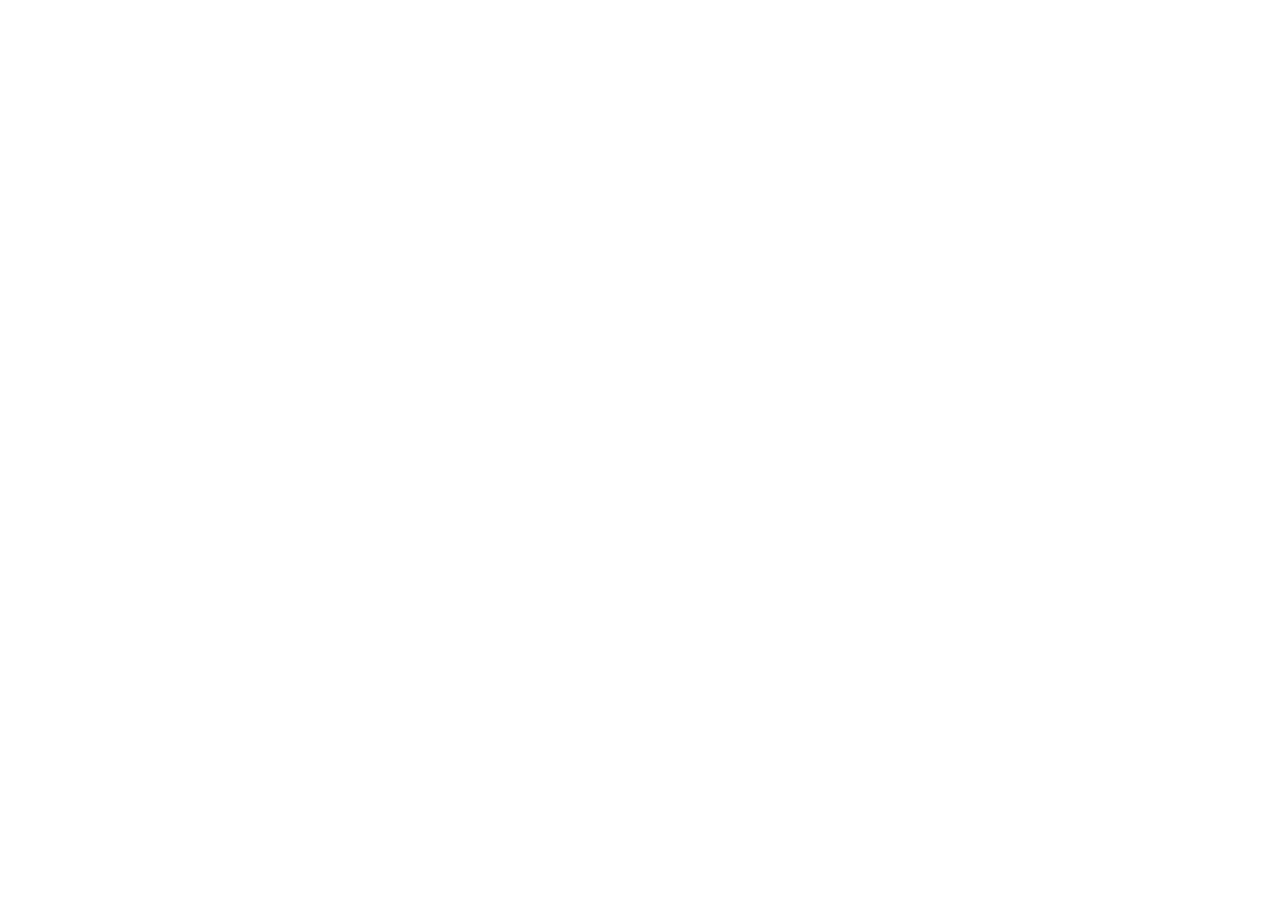
==== index.html @ 76919d78 "feat: Hermes Architecture Deck v1 - Reveal.js 5.1 + mermaid.js 10.9 슬라이드 덱 - 28장 슬라이드 (8 섹션) - 10 me" ====
<!DOCTYPE html>
<html lang="ko">
<head>
  <meta charset="utf-8">
  <meta name="viewport" content="width=device-width, initial-scale=1.0">
  <title>Hermes 시스템 해부 — Architecture Deck</title>
  <meta name="description" content="Hermes Agent 시스템 아키텍처를 mermaid 다이어그램과 함께 풀어내는 슬라이드 덱">
  <meta name="author" content="Hermes Agent">

  <!-- Reveal.js 5.x (CDN) -->
  <link rel="stylesheet" href="https://cdn.jsdelivr.net/npm/reveal.js@5.1.0/dist/reveal.css">
  <link rel="stylesheet" href="https://cdn.jsdelivr.net/npm/reveal.js@5.1.0/dist/theme/black.css">
  <link rel="stylesheet" href="https://cdn.jsdelivr.net/npm/reveal.js@5.1.0/plugin/highlight/monokai.css">
  <link rel="stylesheet" href="assets/css/custom.css">

  <link rel="icon" type="image/svg+xml" href="data:image/svg+xml,%3Csvg xmlns='http://www.w3.org/2000/svg' viewBox='0 0 100 100'%3E%3Ctext y='.9em' font-size='90'%3E%E2%9A%A1%3C/text%3E%3C/svg%3E">
</head>
<body>
  <div class="reveal">
    <div class="slides">

      <!-- Section 0: Hero -->
      <section data-markdown="slides/00-hero.md"
               data-separator="^---$"
               data-separator-vertical="^----$"
               data-separator-notes="^Note:">
      </section>

      <!-- Section 1: Hermes vs 챗봇 -->
      <section data-markdown="slides/01-hermes-vs-chatbot.md"
               data-separator="^---$"
               data-separator-vertical="^----$"
               data-separator-notes="^Note:">
      </section>

      <!-- Section 2: Hybrid AI Stack -->
      <section data-markdown="slides/02-hybrid-stack.md"
               data-separator="^---$"
               data-separator-vertical="^----$"
               data-separator-notes="^Note:">
      </section>

      <!-- Section 3: Pipeline -->
      <section data-markdown="slides/03-pipeline.md"
               data-separator="^---$"
               data-separator-vertical="^----$"
               data-separator-notes="^Note:">
      </section>

      <!-- Section 4: LangGraph -->
      <section data-markdown="slides/04-langgraph.md"
               data-separator="^---$"
               data-separator-vertical="^----$"
               data-separator-notes="^Note:">
      </section>

      <!-- Section 5: Cron Jobs -->
      <section data-markdown="slides/05-cron.md"
               data-separator="^---$"
               data-separator-vertical="^----$"
               data-separator-notes="^Note:">
      </section>

      <!-- Section 6: SSoT + Wiki Super -->
      <section data-markdown="slides/06-ssot-wiki.md"
               data-separator="^---$"
               data-separator-vertical="^----$"
               data-separator-notes="^Note:">
      </section>

      <!-- Section 7: Outro -->
      <section data-markdown="slides/99-outro.md"
               data-separator="^---$"
               data-separator-vertical="^----$"
               data-separator-notes="^Note:">
      </section>

    </div>
  </div>

  <!-- Scripts -->
  <script src="https://cdn.jsdelivr.net/npm/reveal.js@5.1.0/dist/reveal.js"></script>
  <script src="https://cdn.jsdelivr.net/npm/reveal.js@5.1.0/plugin/markdown/markdown.js"></script>
  <script src="https://cdn.jsdelivr.net/npm/reveal.js@5.1.0/plugin/notes/notes.js"></script>
  <script src="https://cdn.jsdelivr.net/npm/reveal.js@5.1.0/plugin/highlight/highlight.js"></script>

  <!-- mermaid.js (ESM) -->
  <script type="module">
    import mermaid from 'https://cdn.jsdelivr.net/npm/mermaid@10.9.1/dist/mermaid.esm.min.mjs';
    mermaid.initialize({
      startOnLoad: false,
      theme: 'dark',
      securityLevel: 'loose',
      fontFamily: 'system-ui, sans-serif',
      flowchart: { curve: 'basis', padding: 10 },
      gantt: { useMaxWidth: true }
    });

    // Reveal ready 후 ```mermaid 블록을 mermaid로 렌더
    const renderMermaid = async () => {
      // markdown plugin이 변환한 <pre><code class="language-mermaid"> 찾기
      const codes = document.querySelectorAll('.reveal pre code.language-mermaid');
      for (let i = 0; i < codes.length; i++) {
        const code = codes[i];
        const pre = code.parentElement;
        const source = code.textContent;
        const div = document.createElement('div');
        div.className = 'mermaid';
        div.textContent = source;
        div.id = `mermaid-graph-${i}`;
        pre.replaceWith(div);
      }
      try {
        await mermaid.run({ querySelector: '.mermaid' });
      } catch (err) {
        console.error('Mermaid render error:', err);
      }
    };

    Reveal.on('ready', renderMermaid);
    Reveal.on('slidechanged', renderMermaid);

    Reveal.initialize({
      hash: true,
      controls: true,
      progress: true,
      slideNumber: 'c/t',
      overview: true,
      center: true,
      transition: 'slide',
      transitionSpeed: 'fast',
      plugins: [ RevealMarkdown, RevealNotes, RevealHighlight ],
      markdown: {
        smartypants: false,
        gfm: true
      }
    });
  </script>
</body>
</html>
---- assets/css/custom.css ----
/* Hermes Architecture Deck — Custom Styles */

:root {
  --hermes-primary: #00d4ff;     /* 시안 */
  --hermes-secondary: #ff6b9d;   /* 핑크 */
  --hermes-accent: #ffd93d;      /* 옐로우 */
  --hermes-bg: #0a0e27;          /* 딥 네이비 */
  --hermes-text: #e8eaf6;
  --hermes-dim: #8b92b8;
}

.reveal {
  font-family: 'Pretendard', 'Inter', 'Helvetica Neue', sans-serif;
  background: var(--hermes-bg);
}

.reveal .slides {
  text-align: left;
}

.reveal h1, .reveal h2, .reveal h3 {
  color: var(--hermes-primary);
  text-transform: none;
  font-weight: 700;
  letter-spacing: -0.02em;
}

.reveal h1 {
  font-size: 2.4em;
  background: linear-gradient(135deg, var(--hermes-primary), var(--hermes-secondary));
  -webkit-background-clip: text;
  -webkit-text-fill-color: transparent;
  background-clip: text;
}

.reveal h2 {
  font-size: 1.6em;
  border-bottom: 3px solid var(--hermes-primary);
  padding-bottom: 0.2em;
  margin-bottom: 0.6em;
}

.reveal h3 {
  font-size: 1.2em;
  color: var(--hermes-accent);
}

.reveal p, .reveal li {
  color: var(--hermes-text);
  font-size: 0.7em;
  line-height: 1.5;
}

.reveal strong {
  color: var(--hermes-accent);
  font-weight: 600;
}

.reveal em {
  color: var(--hermes-secondary);
}

.reveal code {
  background: rgba(0, 212, 255, 0.1);
  color: var(--hermes-primary);
  padding: 0.1em 0.3em;
  border-radius: 3px;
  font-size: 0.85em;
}

.reveal pre {
  width: 100%;
  background: #1a1e3a;
  border-left: 4px solid var(--hermes-primary);
  border-radius: 6px;
  font-size: 0.55em;
  box-shadow: 0 4px 12px rgba(0, 0, 0, 0.4);
}

.reveal pre code {
  background: transparent;
  color: var(--hermes-text);
  padding: 0.8em;
  max-height: 600px;
}

.reveal table {
  font-size: 0.55em;
  border-collapse: collapse;
  margin: 1em 0;
  width: 100%;
}

.reveal table th {
  background: var(--hermes-primary);
  color: var(--hermes-bg);
  padding: 0.4em 0.6em;
  text-align: left;
  font-weight: 700;
}

.reveal table td {
  padding: 0.3em 0.6em;
  border-bottom: 1px solid rgba(139, 146, 184, 0.2);
}

.reveal table tr:nth-child(even) {
  background: rgba(0, 212, 255, 0.05);
}

/* mermaid 다이어그램 */
.mermaid {
  background: rgba(255, 255, 255, 0.05);
  border-radius: 8px;
  padding: 1em;
  margin: 1em 0;
  display: flex;
  justify-content: center;
  max-height: 600px;
  overflow: auto;
}

.mermaid svg {
  max-width: 100%;
  height: auto;
}

/* Title 슬라이드 특별 */
.reveal section[data-background] h1 {
  font-size: 2.8em;
}

/* 키보드 네비 힌트 */
.reveal .controls {
  color: var(--hermes-primary);
}

/* Slide number 스타일 */
.reveal .slide-number {
  background: var(--hermes-primary);
  color: var(--hermes-bg);
  font-weight: 700;
  border-radius: 4px;
  padding: 4px 8px;
  font-size: 0.5em;
}

/* 인용구 */
.reveal blockquote {
  background: rgba(0, 212, 255, 0.08);
  border-left: 4px solid var(--hermes-accent);
  padding: 0.8em 1.2em;
  font-style: italic;
  color: var(--hermes-text);
  font-size: 0.7em;
}

/* 작은 글자 (각주, 디테일) */
.reveal .small {
  font-size: 0.5em;
  color: var(--hermes-dim);
}

/* 페이지 번호 footer */
.reveal .footer {
  position: absolute;
  bottom: 12px;
  left: 20px;
  font-size: 0.4em;
  color: var(--hermes-dim);
  z-index: 1;
}

/* TL;DR 박스 */
.reveal .tldr {
  background: linear-gradient(135deg, rgba(0, 212, 255, 0.1), rgba(255, 107, 157, 0.1));
  border: 1px solid var(--hermes-primary);
  border-radius: 8px;
  padding: 1em 1.5em;
  margin: 1em 0;
}

.reveal .tldr h3 {
  margin-top: 0;
  color: var(--hermes-primary);
}

/* 큰 글자 강조 */
.reveal .big {
  font-size: 1.4em;
  color: var(--hermes-accent);
  font-weight: 700;
}
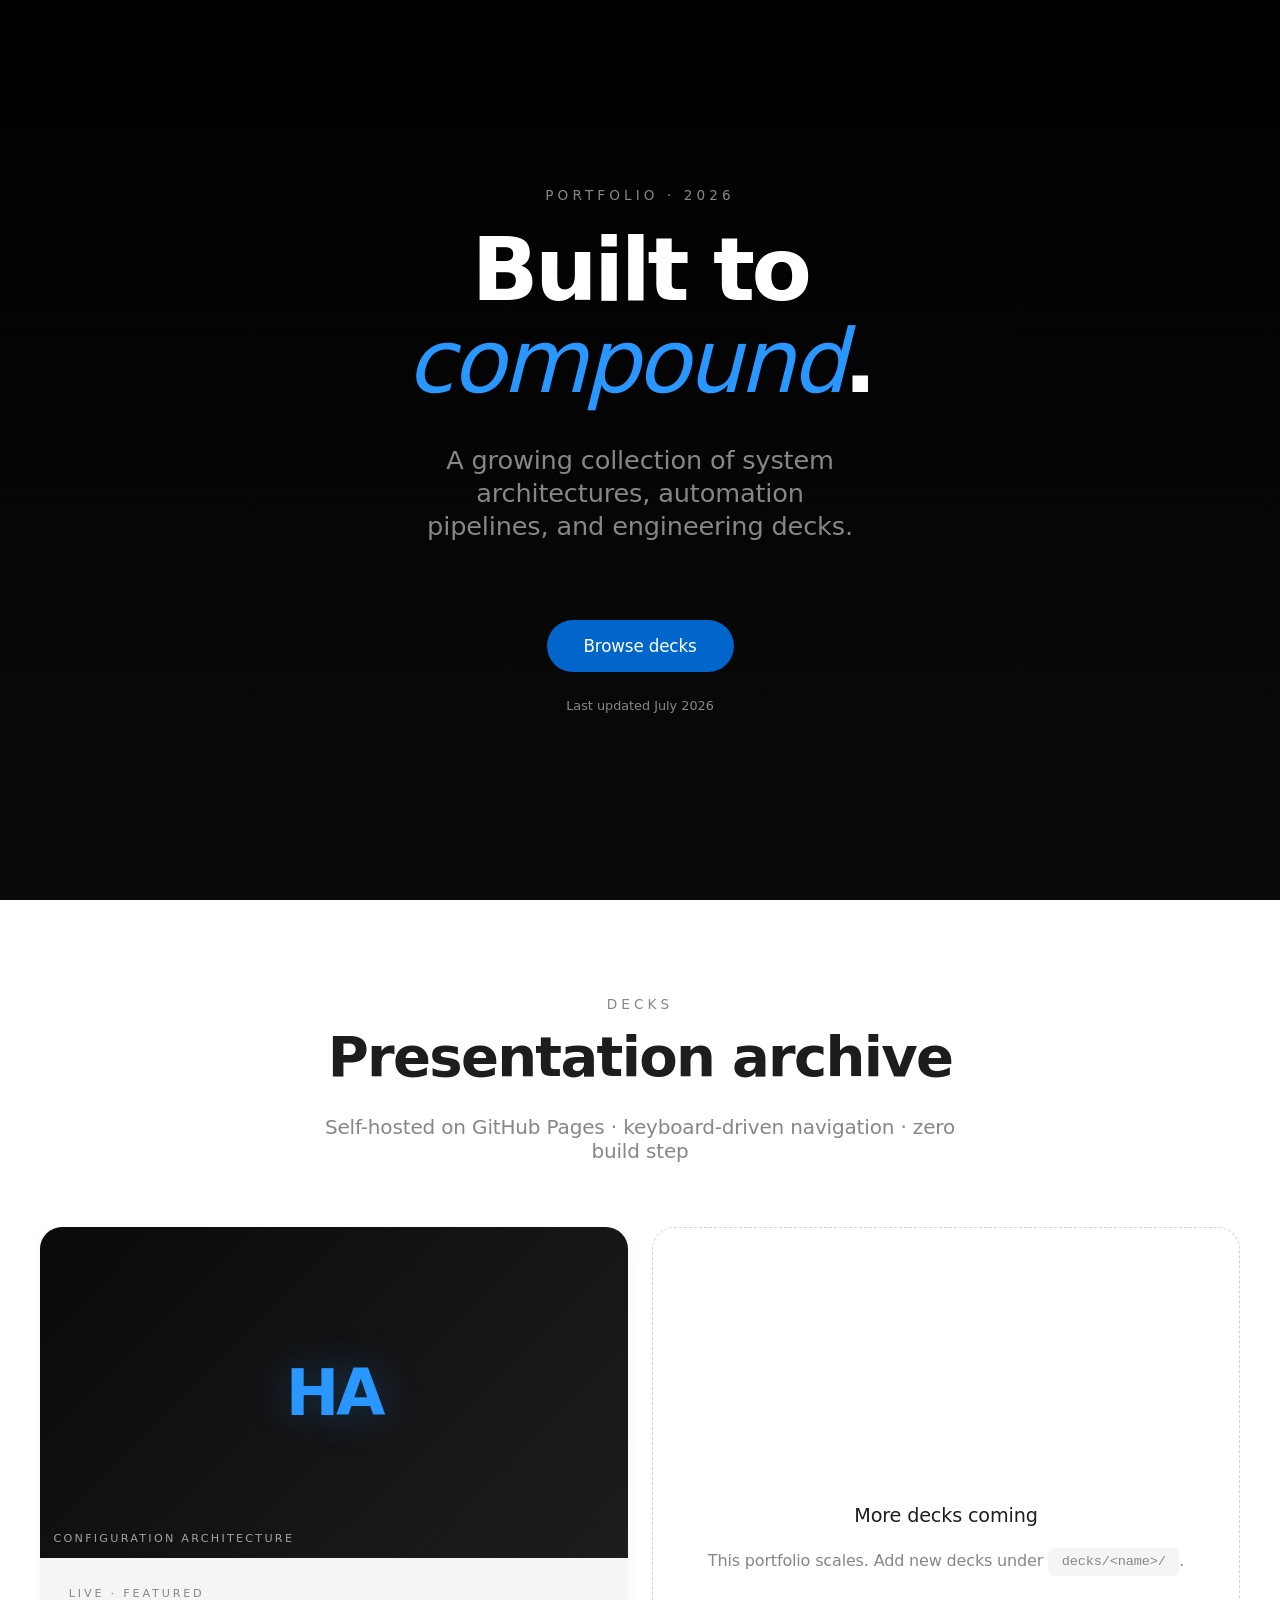
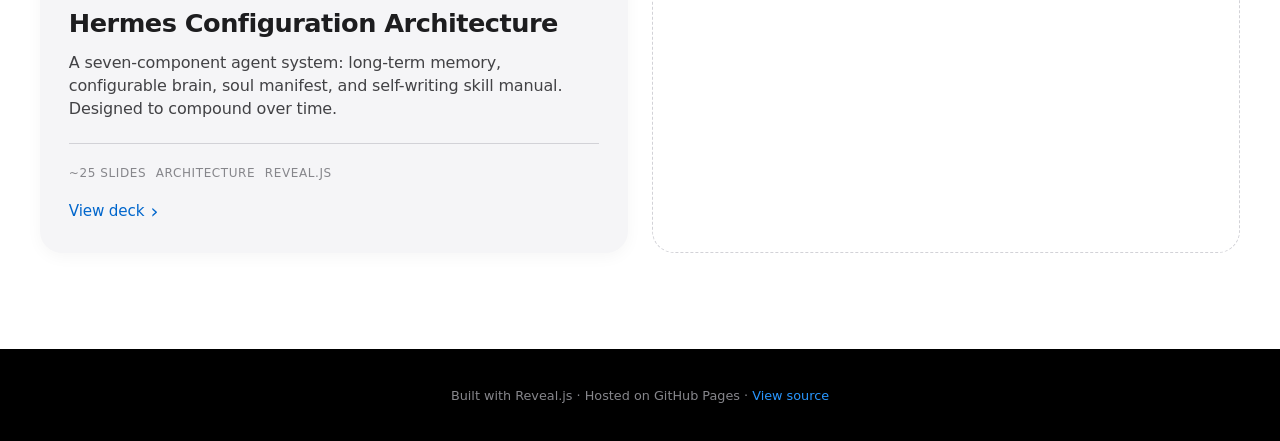
==== commit f9d5e04e: "refactor: Apple-inspired portfolio + English + text flowcharts Portfolio structure: - Root: Portfoli" ====
--- a/index.html
+++ b/index.html
@@ -1,140 +1,67 @@
 <!DOCTYPE html>
-<html lang="ko">
+<html lang="en">
 <head>
   <meta charset="utf-8">
   <meta name="viewport" content="width=device-width, initial-scale=1.0">
-  <title>Hermes 시스템 해부 — Architecture Deck</title>
-  <meta name="description" content="Hermes Agent 시스템 아키텍처를 mermaid 다이어그램과 함께 풀어내는 슬라이드 덱">
-  <meta name="author" content="Hermes Agent">
-
-  <!-- Reveal.js 5.x (CDN) -->
-  <link rel="stylesheet" href="https://cdn.jsdelivr.net/npm/reveal.js@5.1.0/dist/reveal.css">
-  <link rel="stylesheet" href="https://cdn.jsdelivr.net/npm/reveal.js@5.1.0/dist/theme/black.css">
-  <link rel="stylesheet" href="https://cdn.jsdelivr.net/npm/reveal.js@5.1.0/plugin/highlight/monokai.css">
-  <link rel="stylesheet" href="assets/css/custom.css">
-
+  <title>Portfolio — YuRi</title>
+  <meta name="description" content="Technical presentation decks and architecture write-ups.">
+  <link rel="stylesheet" href="assets/css/portfolio.css">
   <link rel="icon" type="image/svg+xml" href="data:image/svg+xml,%3Csvg xmlns='http://www.w3.org/2000/svg' viewBox='0 0 100 100'%3E%3Ctext y='.9em' font-size='90'%3E%E2%9A%A1%3C/text%3E%3C/svg%3E">
 </head>
 <body>
-  <div class="reveal">
-    <div class="slides">
 
-      <!-- Section 0: Hero -->
-      <section data-markdown="slides/00-hero.md"
-               data-separator="^---$"
-               data-separator-vertical="^----$"
-               data-separator-notes="^Note:">
-      </section>
+  <!-- Hero -->
+  <section class="hero">
+    <p class="hero-tag">Portfolio · 2026</p>
+    <h1 class="hero-title">Built to <em>compound</em>.</h1>
+    <p class="hero-sub">A growing collection of system architectures, automation pipelines, and engineering decks.</p>
+    <a href="#decks" class="hero-cta">Browse decks</a>
+    <p class="hero-meta">Last updated July 2026</p>
+  </section>
 
-      <!-- Section 1: Hermes vs 챗봇 -->
-      <section data-markdown="slides/01-hermes-vs-chatbot.md"
-               data-separator="^---$"
-               data-separator-vertical="^----$"
-               data-separator-notes="^Note:">
-      </section>
+  <!-- Decks -->
+  <section class="decks-section" id="decks">
+    <div class="section-header">
+      <p class="section-tag">Decks</p>
+      <h2 class="section-title">Presentation archive</h2>
+      <p class="section-sub">Self-hosted on GitHub Pages · keyboard-driven navigation · zero build step</p>
+    </div>
 
-      <!-- Section 2: Hybrid AI Stack -->
-      <section data-markdown="slides/02-hybrid-stack.md"
-               data-separator="^---$"
-               data-separator-vertical="^----$"
-               data-separator-notes="^Note:">
-      </section>
+    <div class="deck-grid">
 
-      <!-- Section 3: Pipeline -->
-      <section data-markdown="slides/03-pipeline.md"
-               data-separator="^---$"
-               data-separator-vertical="^----$"
-               data-separator-notes="^Note:">
-      </section>
+      <a class="deck-card" href="decks/hermes-architecture/">
+        <div class="deck-thumb">
+          <span class="deck-thumb-glyph">HA</span>
+          <span class="deck-thumb-label">Configuration Architecture</span>
+        </div>
+        <div class="deck-body">
+          <p class="deck-tag">Live · Featured</p>
+          <h3 class="deck-title">Hermes Configuration Architecture</h3>
+          <p class="deck-desc">A seven-component agent system: long-term memory, configurable brain, soul manifest, and self-writing skill manual. Designed to compound over time.</p>
+          <div class="deck-meta">
+            <span class="deck-meta-item">~25 slides</span>
+            <span class="deck-meta-item">Architecture</span>
+            <span class="deck-meta-item">Reveal.js</span>
+          </div>
+          <span class="deck-cta">View deck</span>
+        </div>
+      </a>
 
-      <!-- Section 4: LangGraph -->
-      <section data-markdown="slides/04-langgraph.md"
-               data-separator="^---$"
-               data-separator-vertical="^----$"
-               data-separator-notes="^Note:">
-      </section>
-
-      <!-- Section 5: Cron Jobs -->
-      <section data-markdown="slides/05-cron.md"
-               data-separator="^---$"
-               data-separator-vertical="^----$"
-               data-separator-notes="^Note:">
-      </section>
-
-      <!-- Section 6: SSoT + Wiki Super -->
-      <section data-markdown="slides/06-ssot-wiki.md"
-               data-separator="^---$"
-               data-separator-vertical="^----$"
-               data-separator-notes="^Note:">
-      </section>
-
-      <!-- Section 7: Outro -->
-      <section data-markdown="slides/99-outro.md"
-               data-separator="^---$"
-               data-separator-vertical="^----$"
-               data-separator-notes="^Note:">
-      </section>
+      <!-- Future deck placeholder -->
+      <div class="deck-card deck-empty">
+        <div class="deck-empty-content">
+          <h3>More decks coming</h3>
+          <p>This portfolio scales. Add new decks under <code>decks/&lt;name&gt;/</code>.</p>
+        </div>
+      </div>
 
     </div>
-  </div>
+  </section>
 
-  <!-- Scripts -->
-  <script src="https://cdn.jsdelivr.net/npm/reveal.js@5.1.0/dist/reveal.js"></script>
-  <script src="https://cdn.jsdelivr.net/npm/reveal.js@5.1.0/plugin/markdown/markdown.js"></script>
-  <script src="https://cdn.jsdelivr.net/npm/reveal.js@5.1.0/plugin/notes/notes.js"></script>
-  <script src="https://cdn.jsdelivr.net/npm/reveal.js@5.1.0/plugin/highlight/highlight.js"></script>
+  <!-- Footer -->
+  <footer>
+    <p>Built with Reveal.js · Hosted on GitHub Pages · <a href="https://github.com/mybotagent/hermes-architecture-deck">View source</a></p>
+  </footer>
 
-  <!-- mermaid.js (ESM) -->
-  <script type="module">
-    import mermaid from 'https://cdn.jsdelivr.net/npm/mermaid@10.9.1/dist/mermaid.esm.min.mjs';
-    mermaid.initialize({
-      startOnLoad: false,
-      theme: 'dark',
-      securityLevel: 'loose',
-      fontFamily: 'system-ui, sans-serif',
-      flowchart: { curve: 'basis', padding: 10 },
-      gantt: { useMaxWidth: true }
-    });
-
-    // Reveal ready 후 ```mermaid 블록을 mermaid로 렌더
-    const renderMermaid = async () => {
-      // markdown plugin이 변환한 <pre><code class="language-mermaid"> 찾기
-      const codes = document.querySelectorAll('.reveal pre code.language-mermaid');
-      for (let i = 0; i < codes.length; i++) {
-        const code = codes[i];
-        const pre = code.parentElement;
-        const source = code.textContent;
-        const div = document.createElement('div');
-        div.className = 'mermaid';
-        div.textContent = source;
-        div.id = `mermaid-graph-${i}`;
-        pre.replaceWith(div);
-      }
-      try {
-        await mermaid.run({ querySelector: '.mermaid' });
-      } catch (err) {
-        console.error('Mermaid render error:', err);
-      }
-    };
-
-    Reveal.on('ready', renderMermaid);
-    Reveal.on('slidechanged', renderMermaid);
-
-    Reveal.initialize({
-      hash: true,
-      controls: true,
-      progress: true,
-      slideNumber: 'c/t',
-      overview: true,
-      center: true,
-      transition: 'slide',
-      transitionSpeed: 'fast',
-      plugins: [ RevealMarkdown, RevealNotes, RevealHighlight ],
-      markdown: {
-        smartypants: false,
-        gfm: true
-      }
-    });
-  </script>
 </body>
 </html>
--- a/assets/css/portfolio.css
+++ b/assets/css/portfolio.css
@@ -0,0 +1,327 @@
+/* ============================================
+   Portfolio (root) — Apple Design System
+   ============================================ */
+
+:root {
+  /* Apple Design Tokens (dark mode, immersive) */
+  --apple-primary: #0066cc;
+  --apple-primary-focus: #0071e3;
+  --apple-primary-on-dark: #2997ff;
+  --apple-ink: #1d1d1f;
+  --apple-body-on-dark: #ffffff;
+  --apple-body-muted: #86868b;
+  --apple-canvas: #ffffff;
+  --apple-canvas-parchment: #f5f5f7;
+  --apple-surface-pearl: #fafafc;
+  --apple-surface-black: #000000;
+  --apple-divider: #d2d2d7;
+  --apple-on-dark: #ffffff;
+}
+
+* { margin: 0; padding: 0; box-sizing: border-box; }
+
+html, body {
+  background: var(--apple-surface-black);
+  color: var(--apple-body-on-dark);
+  font-family: "SF Pro Display", "SF Pro Text", system-ui, -apple-system, BlinkMacSystemFont, "Helvetica Neue", sans-serif;
+  font-feature-settings: "ss01", "ss02", "cv01", "cv11";
+  -webkit-font-smoothing: antialiased;
+  -moz-osx-font-smoothing: grayscale;
+  letter-spacing: -0.01em;
+  scroll-behavior: smooth;
+}
+
+/* Hero Section (full-screen, edge-to-edge) */
+.hero {
+  min-height: 100vh;
+  display: flex;
+  flex-direction: column;
+  justify-content: center;
+  align-items: center;
+  text-align: center;
+  padding: 4em 2em;
+  background: linear-gradient(180deg, #000000 0%, #0a0a0a 100%);
+}
+
+.hero-tag {
+  font-size: 0.85em;
+  letter-spacing: 0.3em;
+  text-transform: uppercase;
+  color: var(--apple-body-muted);
+  margin-bottom: 1.5em;
+  font-weight: 500;
+}
+
+.hero-title {
+  font-size: clamp(2.5em, 7vw, 5.5em);
+  font-weight: 600;
+  line-height: 1.05;
+  letter-spacing: -0.04em;
+  color: var(--apple-on-dark);
+  margin-bottom: 0.4em;
+  max-width: 12ch;
+}
+
+.hero-title em {
+  font-style: italic;
+  font-weight: 500;
+  color: var(--apple-primary-on-dark);
+}
+
+.hero-sub {
+  font-size: clamp(1.1em, 2vw, 1.7em);
+  font-weight: 300;
+  line-height: 1.3;
+  color: var(--apple-body-muted);
+  max-width: 28ch;
+  margin-bottom: 3em;
+}
+
+.hero-cta {
+  display: inline-block;
+  padding: 0.95em 2.2em;
+  background: var(--apple-primary);
+  color: var(--apple-on-dark);
+  text-decoration: none;
+  border-radius: 980px;  /* Apple pill shape */
+  font-size: 1.05em;
+  font-weight: 400;
+  letter-spacing: -0.01em;
+  transition: background 0.2s ease, transform 0.2s ease;
+}
+
+.hero-cta:hover {
+  background: var(--apple-primary-focus);
+  transform: scale(1.02);
+}
+
+.hero-meta {
+  margin-top: 2em;
+  font-size: 0.8em;
+  color: var(--apple-body-muted);
+  letter-spacing: 0;
+}
+
+/* Decks Section */
+.decks-section {
+  padding: 6em 2em;
+  background: var(--apple-canvas);
+  color: var(--apple-ink);
+}
+
+.section-header {
+  text-align: center;
+  margin-bottom: 4em;
+}
+
+.section-tag {
+  font-size: 0.85em;
+  letter-spacing: 0.3em;
+  text-transform: uppercase;
+  color: var(--apple-body-muted);
+  margin-bottom: 1em;
+  font-weight: 500;
+}
+
+.section-title {
+  font-size: clamp(2em, 5vw, 3.5em);
+  font-weight: 600;
+  line-height: 1.1;
+  letter-spacing: -0.03em;
+  color: var(--apple-ink);
+  margin-bottom: 0.5em;
+}
+
+.section-sub {
+  font-size: 1.25em;
+  font-weight: 300;
+  color: var(--apple-body-muted);
+  max-width: 50ch;
+  margin: 0 auto;
+}
+
+/* Deck Card (Apple tile style) */
+.deck-grid {
+  max-width: 1200px;
+  margin: 0 auto;
+  display: grid;
+  grid-template-columns: repeat(auto-fit, minmax(360px, 1fr));
+  gap: 1.5em;
+}
+
+.deck-card {
+  position: relative;
+  display: block;
+  text-decoration: none;
+  color: inherit;
+  background: var(--apple-canvas-parchment);
+  border-radius: 22px;
+  overflow: hidden;
+  transition: transform 0.3s cubic-bezier(0.25, 0.46, 0.45, 0.94);
+  box-shadow: 0 4px 16px rgba(0, 0, 0, 0.04);
+  cursor: pointer;
+}
+
+.deck-card:hover {
+  transform: translateY(-4px) scale(1.005);
+  box-shadow: 0 12px 32px rgba(0, 0, 0, 0.08);
+}
+
+.deck-thumb {
+  aspect-ratio: 16 / 9;
+  background: linear-gradient(135deg, #0a0a0a 0%, #1d1d1f 100%);
+  display: flex;
+  align-items: center;
+  justify-content: center;
+  position: relative;
+  overflow: hidden;
+}
+
+.deck-thumb-glyph {
+  font-size: 4em;
+  font-weight: 600;
+  color: var(--apple-primary-on-dark);
+  letter-spacing: -0.05em;
+  text-shadow: 0 0 40px rgba(41, 151, 255, 0.3);
+}
+
+.deck-thumb-label {
+  position: absolute;
+  bottom: 1.2em;
+  left: 1.2em;
+  font-size: 0.7em;
+  letter-spacing: 0.2em;
+  text-transform: uppercase;
+  color: rgba(255, 255, 255, 0.6);
+  font-weight: 500;
+}
+
+.deck-body {
+  padding: 1.8em 1.8em 2em;
+}
+
+.deck-tag {
+  font-size: 0.7em;
+  letter-spacing: 0.25em;
+  text-transform: uppercase;
+  color: var(--apple-body-muted);
+  margin-bottom: 0.8em;
+  font-weight: 500;
+}
+
+.deck-title {
+  font-size: 1.6em;
+  font-weight: 600;
+  letter-spacing: -0.02em;
+  line-height: 1.15;
+  color: var(--apple-ink);
+  margin-bottom: 0.5em;
+}
+
+.deck-desc {
+  font-size: 1em;
+  font-weight: 400;
+  line-height: 1.45;
+  color: #424245;
+  margin-bottom: 1.2em;
+}
+
+.deck-meta {
+  display: flex;
+  flex-wrap: wrap;
+  gap: 0.6em;
+  margin-top: 1.4em;
+  padding-top: 1.4em;
+  border-top: 1px solid var(--apple-divider);
+}
+
+.deck-meta-item {
+  font-size: 0.75em;
+  color: var(--apple-body-muted);
+  font-weight: 500;
+  letter-spacing: 0.05em;
+  text-transform: uppercase;
+}
+
+.deck-cta {
+  margin-top: 1.4em;
+  display: inline-flex;
+  align-items: center;
+  gap: 0.4em;
+  font-size: 0.95em;
+  color: var(--apple-primary);
+  font-weight: 400;
+}
+
+.deck-cta::after {
+  content: "›";
+  font-size: 1.3em;
+  line-height: 1;
+  transition: transform 0.2s ease;
+}
+
+.deck-card:hover .deck-cta::after {
+  transform: translateX(4px);
+}
+
+/* Empty deck placeholder */
+.deck-empty {
+  border: 1px dashed var(--apple-divider);
+  background: transparent;
+  box-shadow: none;
+  display: flex;
+  align-items: center;
+  justify-content: center;
+  min-height: 320px;
+  cursor: default;
+}
+
+.deck-empty:hover { transform: none; box-shadow: none; }
+
+.deck-empty-content {
+  text-align: center;
+  padding: 2em;
+  color: var(--apple-body-muted);
+}
+
+.deck-empty-content h3 {
+  font-size: 1.2em;
+  font-weight: 500;
+  margin-bottom: 0.5em;
+  color: var(--apple-ink);
+}
+
+.deck-empty-content code {
+  display: inline-block;
+  margin-top: 0.8em;
+  padding: 0.5em 1em;
+  background: var(--apple-canvas-parchment);
+  border-radius: 6px;
+  font-size: 0.85em;
+  font-family: ui-monospace, "SF Mono", monospace;
+}
+
+/* Footer */
+footer {
+  padding: 3em 2em;
+  text-align: center;
+  background: var(--apple-surface-black);
+  color: var(--apple-body-muted);
+  font-size: 0.8em;
+  letter-spacing: 0;
+}
+
+footer a {
+  color: var(--apple-primary-on-dark);
+  text-decoration: none;
+}
+
+footer a:hover { text-decoration: underline; }
+
+/* Responsive */
+@media (max-width: 720px) {
+  .hero { padding: 3em 1.5em; }
+  .decks-section { padding: 4em 1.5em; }
+  .deck-grid { grid-template-columns: 1fr; }
+  .deck-body { padding: 1.4em 1.4em 1.6em; }
+}
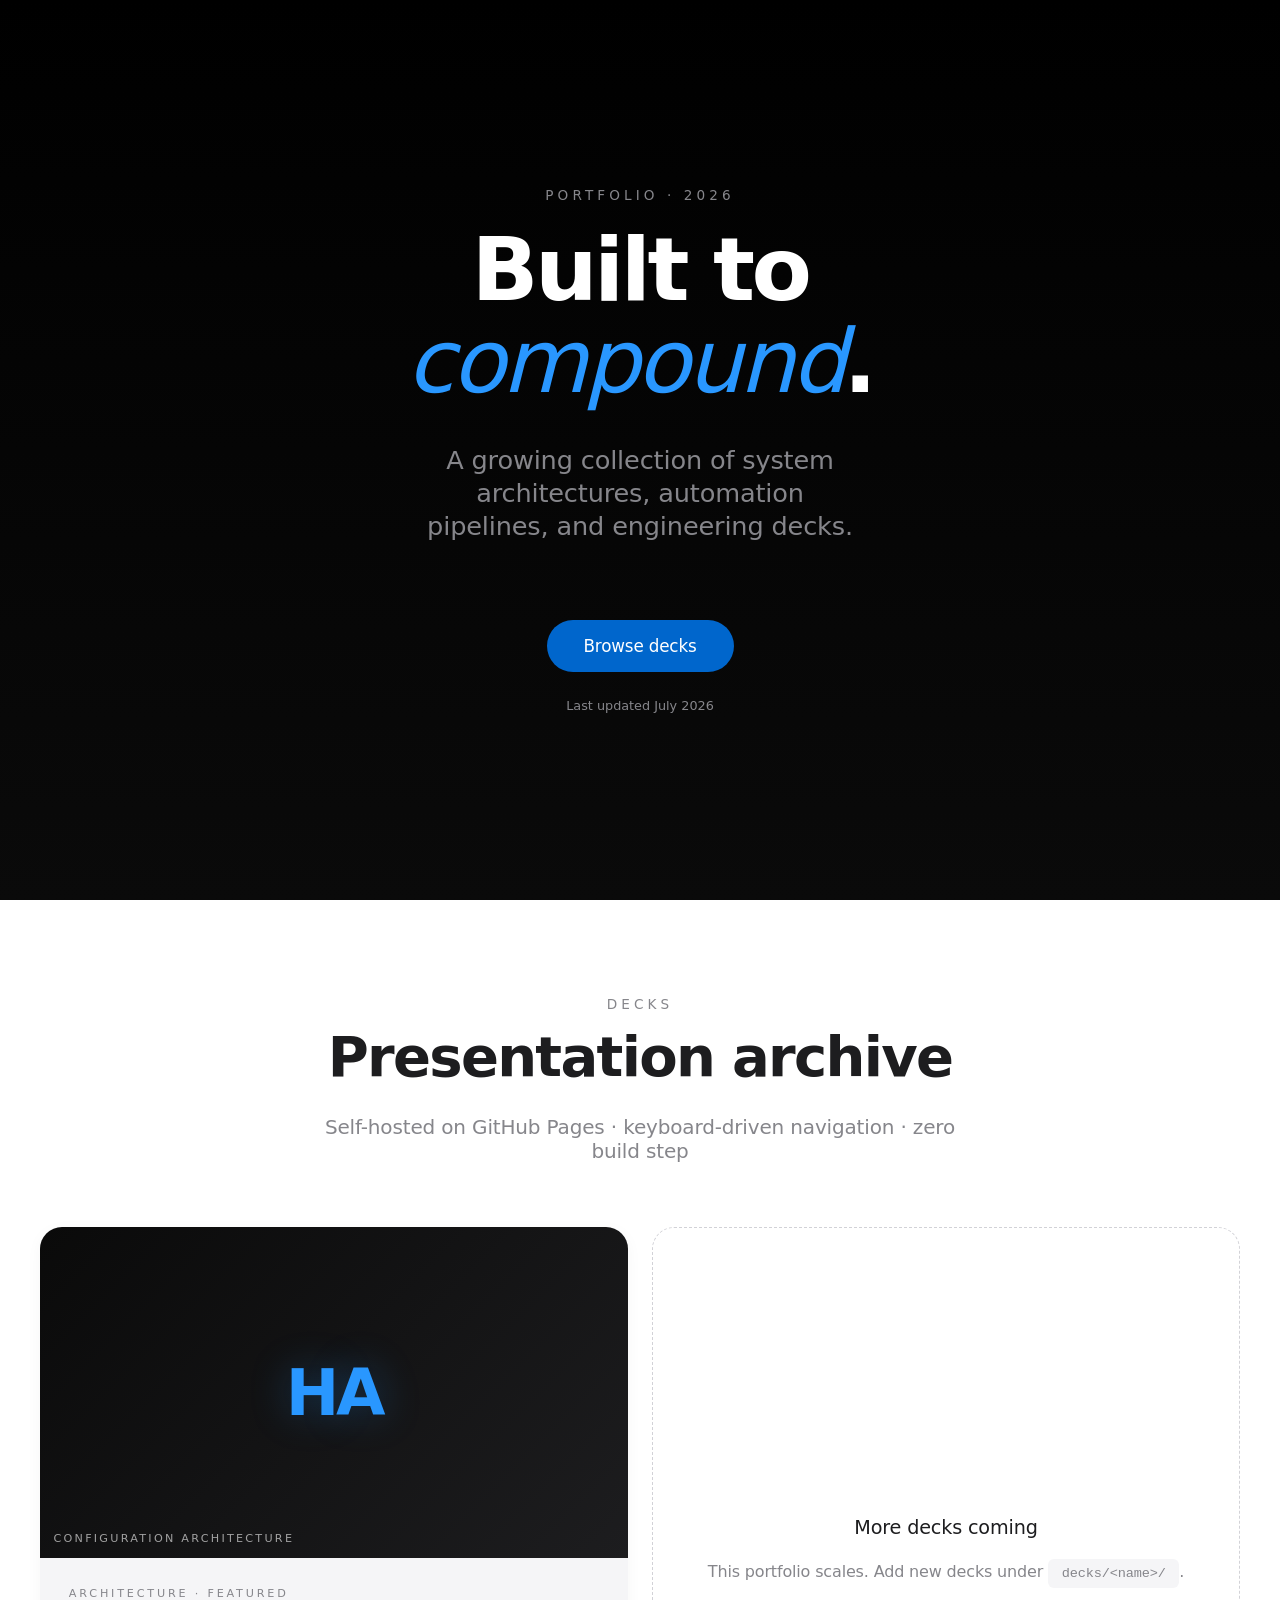
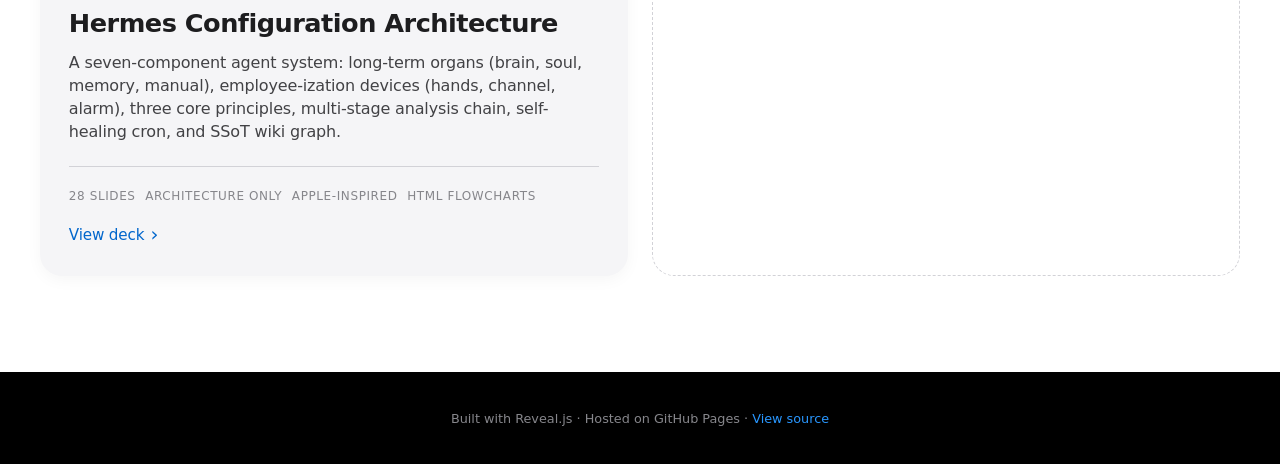
==== commit 8cce780b: "feat: architecture-focused deck with HTML/CSS flowcharts - All slides rewritten in English, focused " ====
--- a/index.html
+++ b/index.html
@@ -35,13 +35,14 @@
           <span class="deck-thumb-label">Configuration Architecture</span>
         </div>
         <div class="deck-body">
-          <p class="deck-tag">Live · Featured</p>
+          <p class="deck-tag">Architecture · Featured</p>
           <h3 class="deck-title">Hermes Configuration Architecture</h3>
-          <p class="deck-desc">A seven-component agent system: long-term memory, configurable brain, soul manifest, and self-writing skill manual. Designed to compound over time.</p>
+          <p class="deck-desc">A seven-component agent system: long-term organs (brain, soul, memory, manual), employee-ization devices (hands, channel, alarm), three core principles, multi-stage analysis chain, self-healing cron, and SSoT wiki graph.</p>
           <div class="deck-meta">
-            <span class="deck-meta-item">~25 slides</span>
-            <span class="deck-meta-item">Architecture</span>
-            <span class="deck-meta-item">Reveal.js</span>
+            <span class="deck-meta-item">28 slides</span>
+            <span class="deck-meta-item">Architecture only</span>
+            <span class="deck-meta-item">Apple-inspired</span>
+            <span class="deck-meta-item">HTML flowcharts</span>
           </div>
           <span class="deck-cta">View deck</span>
         </div>
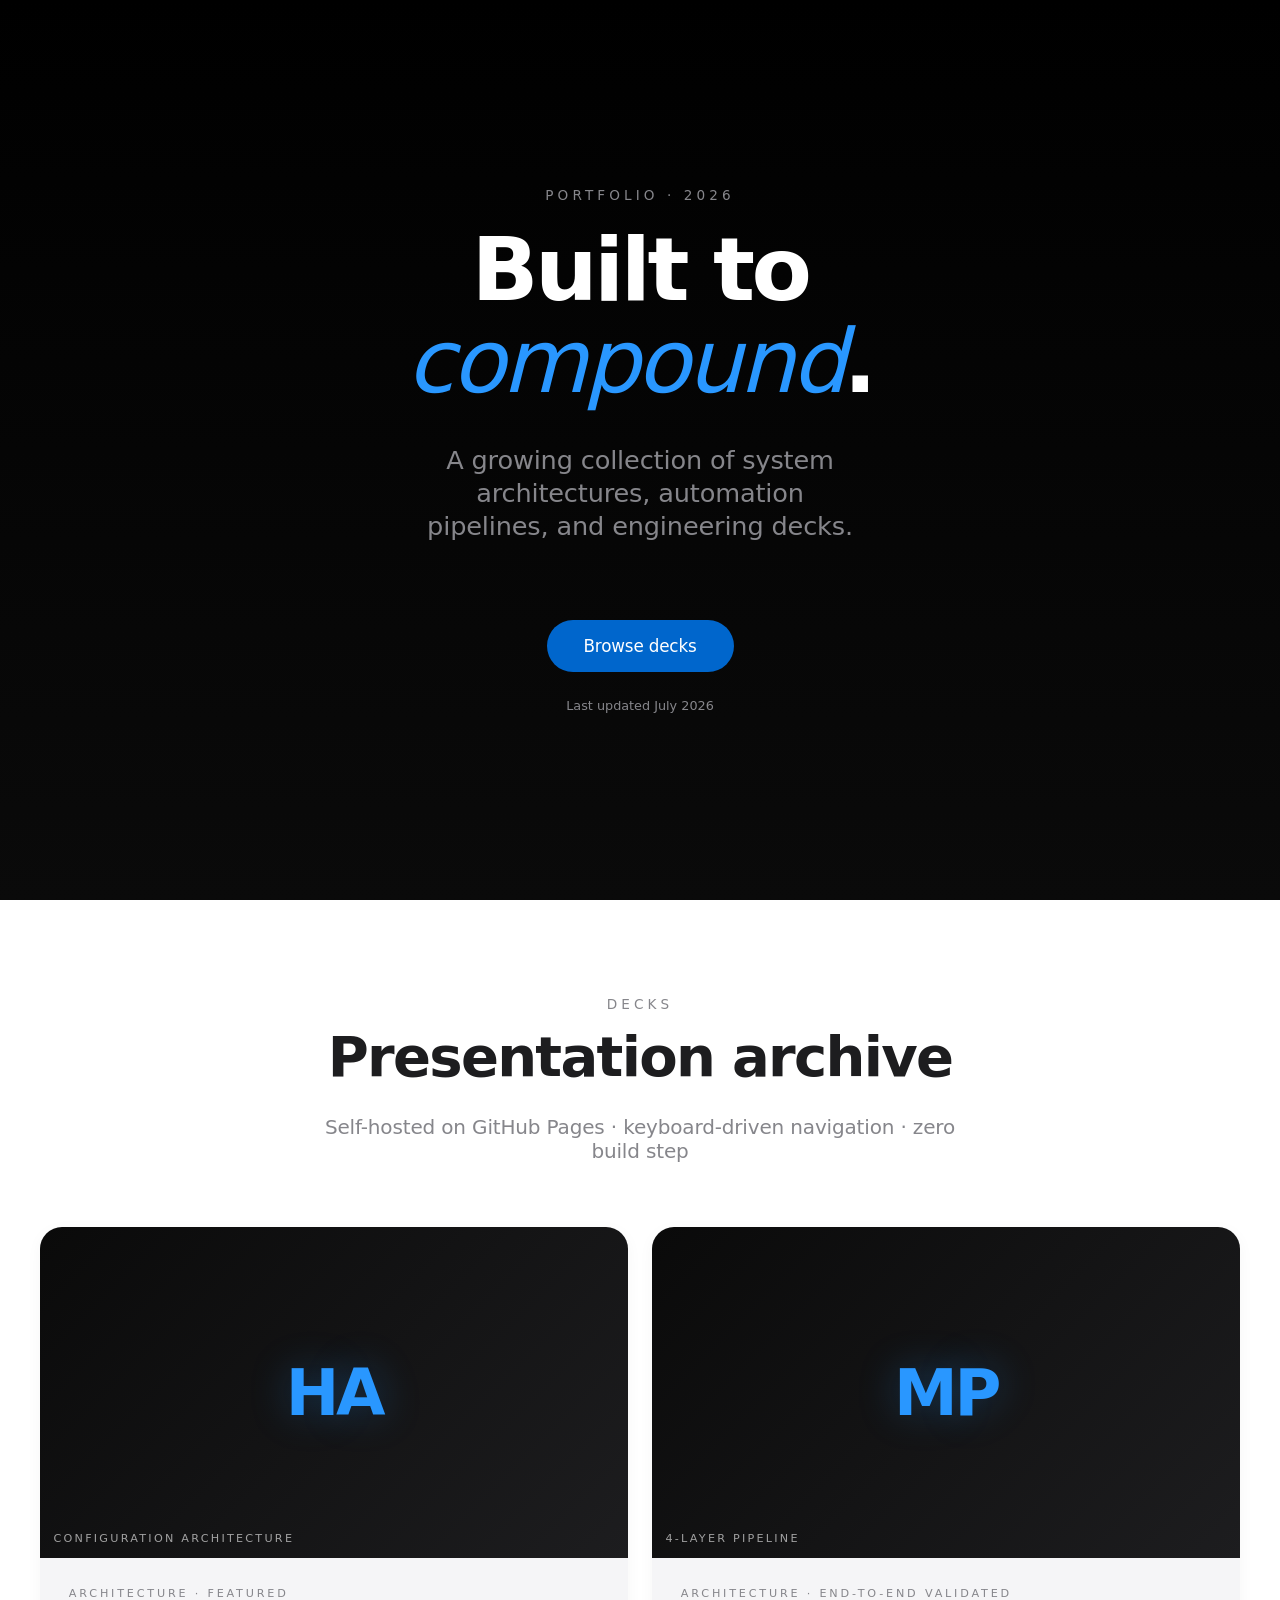
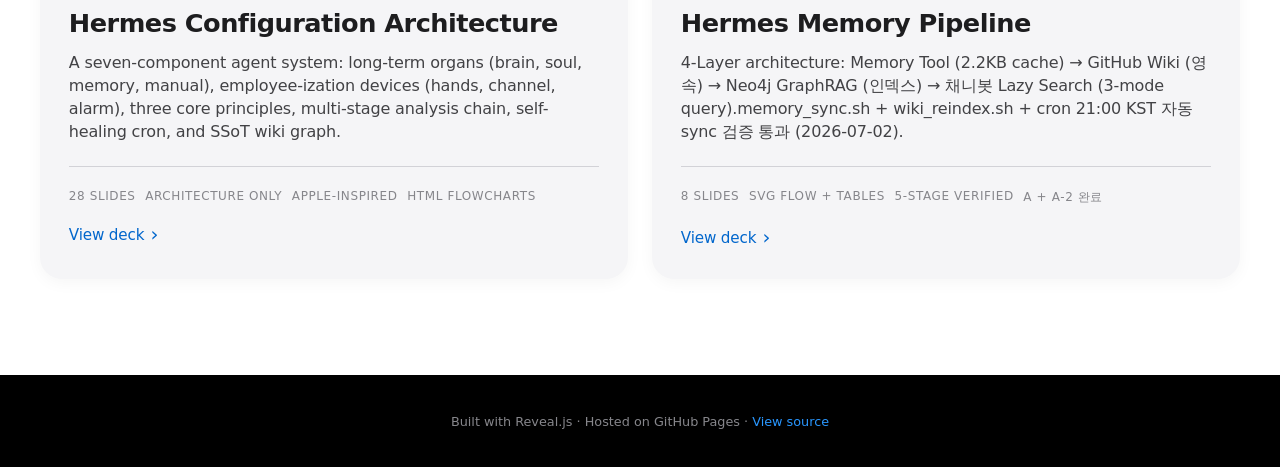
==== commit 9464eb91: "deck: Memory Pipeline (4-Layer validated 2026-07-02, a + a-2)" ====
--- a/index.html
+++ b/index.html
@@ -48,13 +48,24 @@
         </div>
       </a>
 
-      <!-- Future deck placeholder -->
-      <div class="deck-card deck-empty">
-        <div class="deck-empty-content">
-          <h3>More decks coming</h3>
-          <p>This portfolio scales. Add new decks under <code>decks/&lt;name&gt;/</code>.</p>
+      <a class="deck-card" href="decks/memory-pipeline/">
+        <div class="deck-thumb">
+          <span class="deck-thumb-glyph">MP</span>
+          <span class="deck-thumb-label">4-Layer Pipeline</span>
         </div>
-      </div>
+        <div class="deck-body">
+          <p class="deck-tag">Architecture · End-to-end Validated</p>
+          <h3 class="deck-title">Hermes Memory Pipeline</h3>
+          <p class="deck-desc">4-Layer architecture: Memory Tool (2.2KB cache) → GitHub Wiki (영속) → Neo4j GraphRAG (인덱스) → 채니봇 Lazy Search (3-mode query).memory_sync.sh + wiki_reindex.sh + cron 21:00 KST 자동 sync 검증 통과 (2026-07-02).</p>
+          <div class="deck-meta">
+            <span class="deck-meta-item">8 slides</span>
+            <span class="deck-meta-item">SVG flow + tables</span>
+            <span class="deck-meta-item">5-stage verified</span>
+            <span class="deck-meta-item">a + a-2 완료</span>
+          </div>
+          <span class="deck-cta">View deck</span>
+        </div>
+      </a>
 
     </div>
   </section>
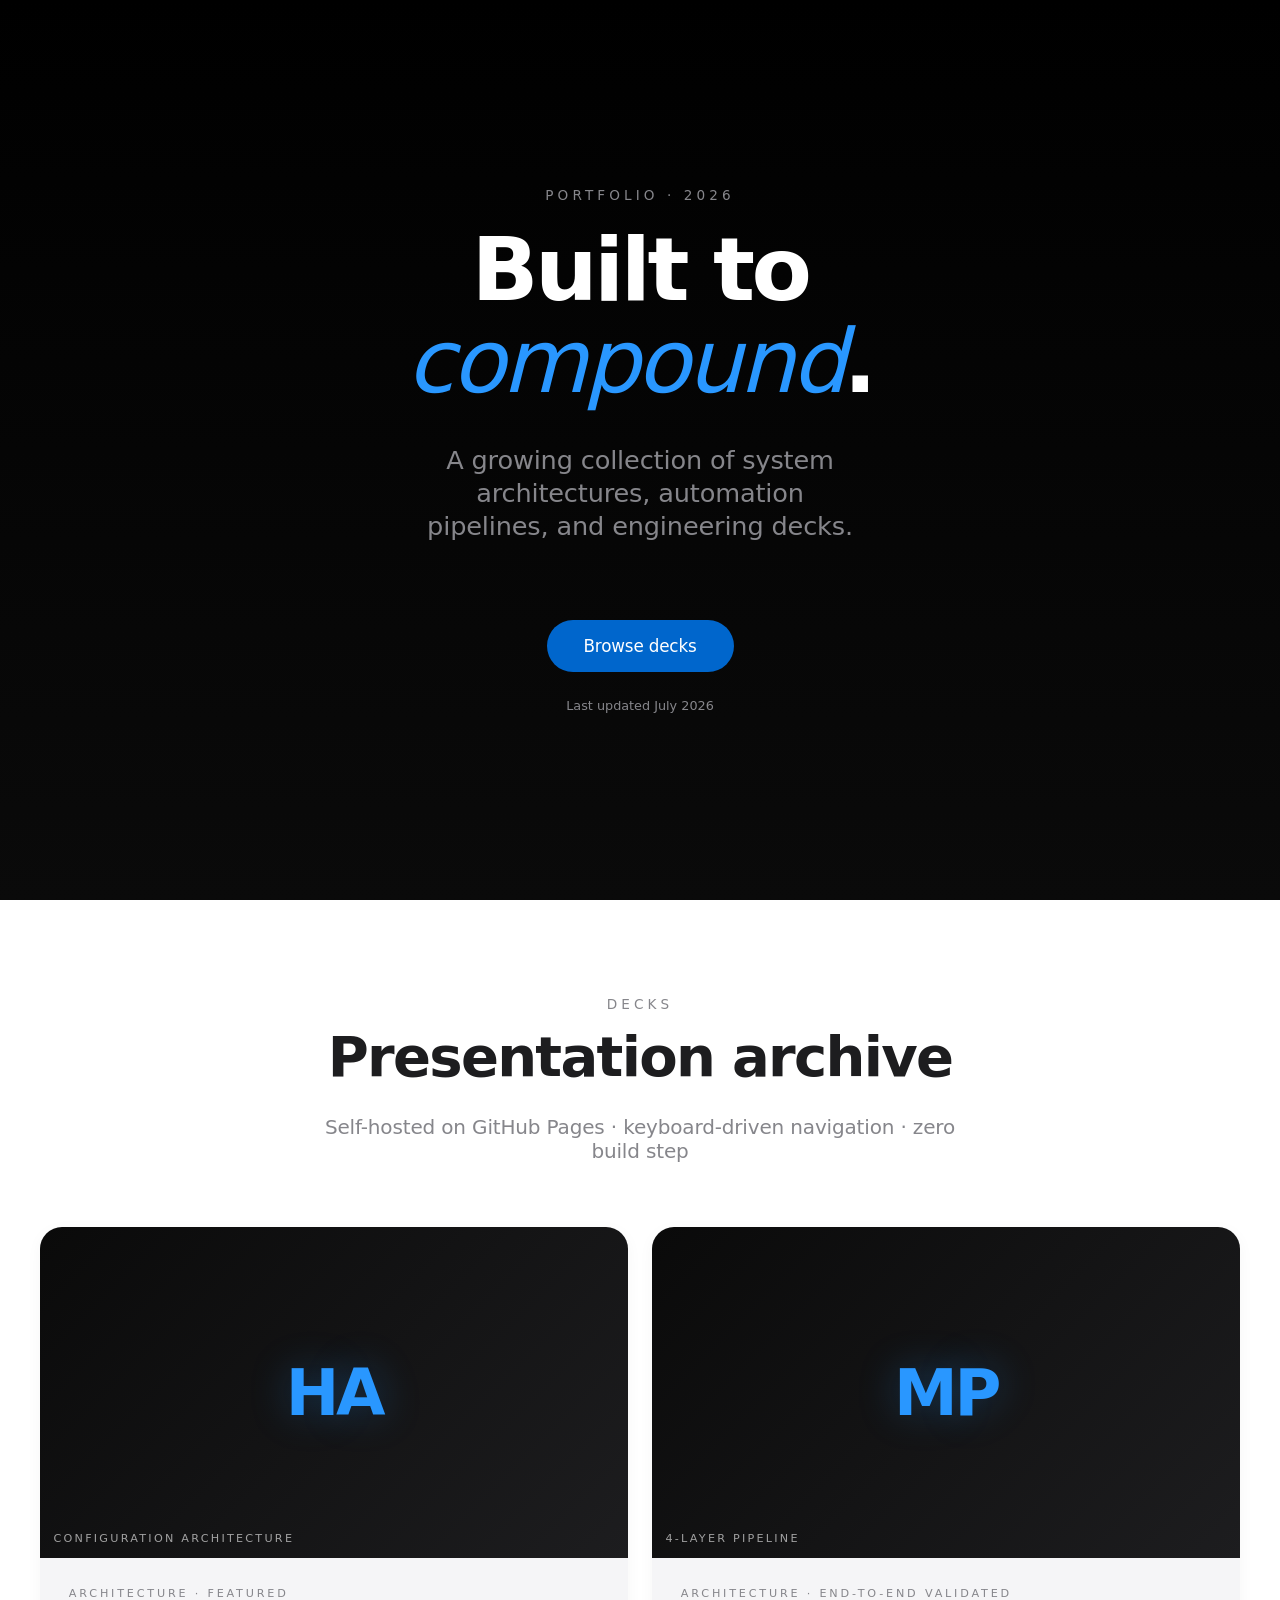
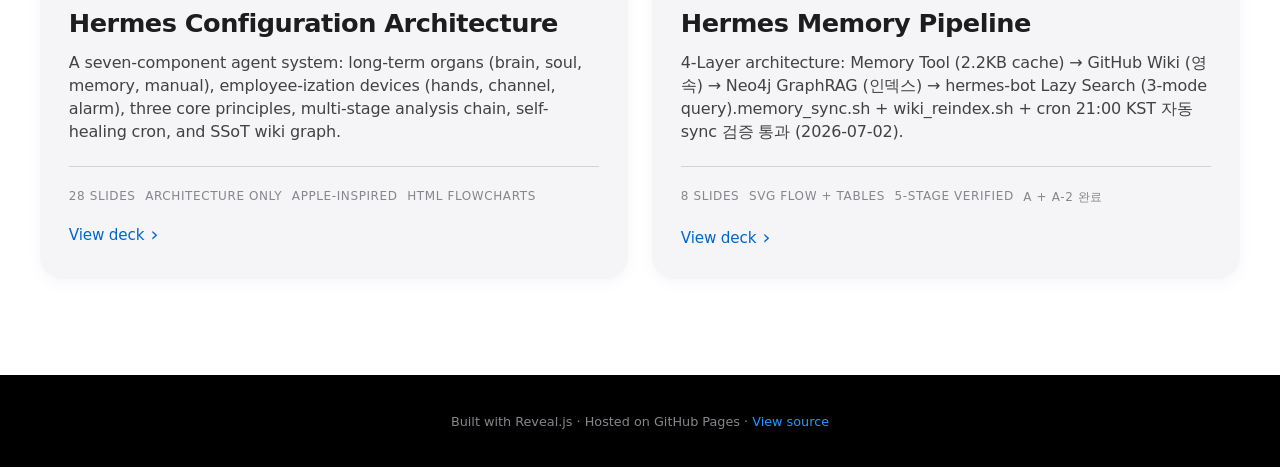
==== commit 0732ee1a: "chore: replace 채니봇 → hermes-bot in portfolio deck card" ====
--- a/index.html
+++ b/index.html
@@ -56,7 +56,7 @@
         <div class="deck-body">
           <p class="deck-tag">Architecture · End-to-end Validated</p>
           <h3 class="deck-title">Hermes Memory Pipeline</h3>
-          <p class="deck-desc">4-Layer architecture: Memory Tool (2.2KB cache) → GitHub Wiki (영속) → Neo4j GraphRAG (인덱스) → 채니봇 Lazy Search (3-mode query).memory_sync.sh + wiki_reindex.sh + cron 21:00 KST 자동 sync 검증 통과 (2026-07-02).</p>
+          <p class="deck-desc">4-Layer architecture: Memory Tool (2.2KB cache) → GitHub Wiki (영속) → Neo4j GraphRAG (인덱스) → hermes-bot Lazy Search (3-mode query).memory_sync.sh + wiki_reindex.sh + cron 21:00 KST 자동 sync 검증 통과 (2026-07-02).</p>
           <div class="deck-meta">
             <span class="deck-meta-item">8 slides</span>
             <span class="deck-meta-item">SVG flow + tables</span>
@@ -76,4 +76,4 @@
   </footer>
 
 </body>
-</html>+</html><!-- 2026-07-02T16:58:59Z forced rebuild -->
